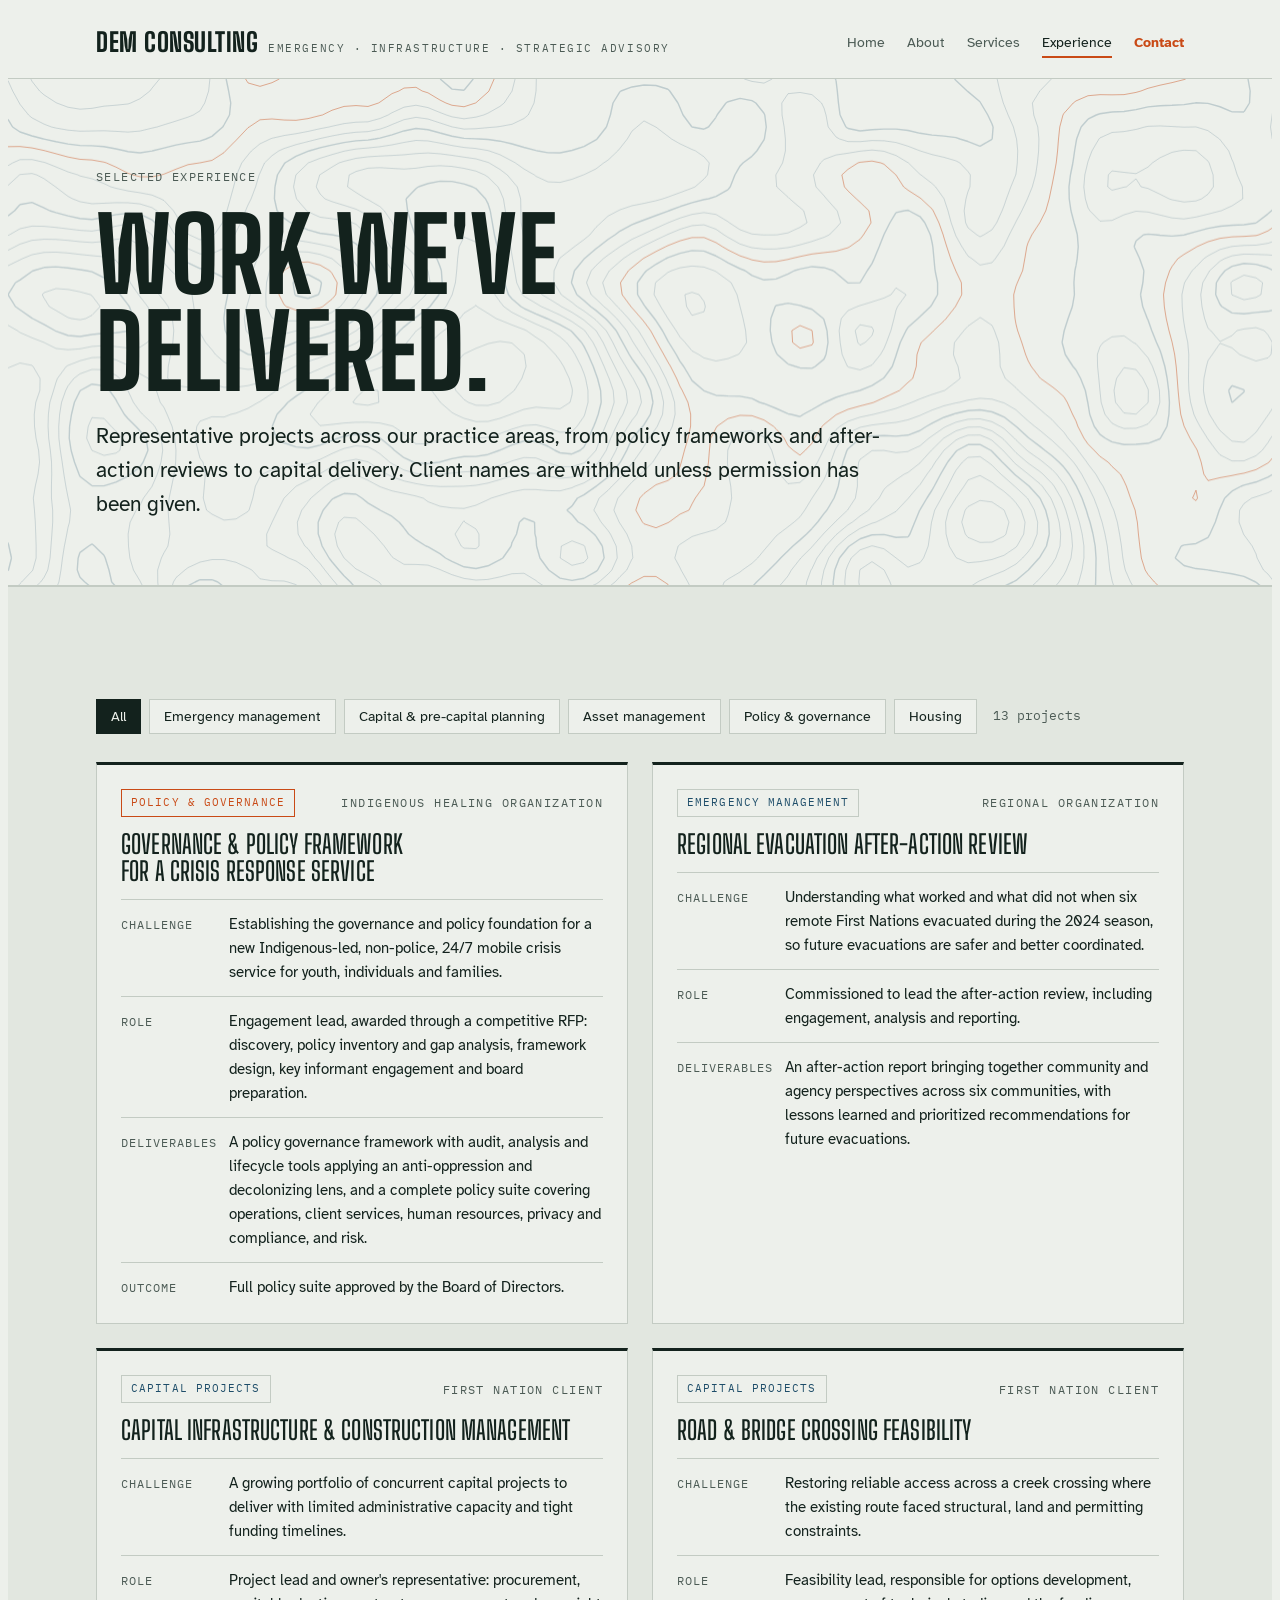
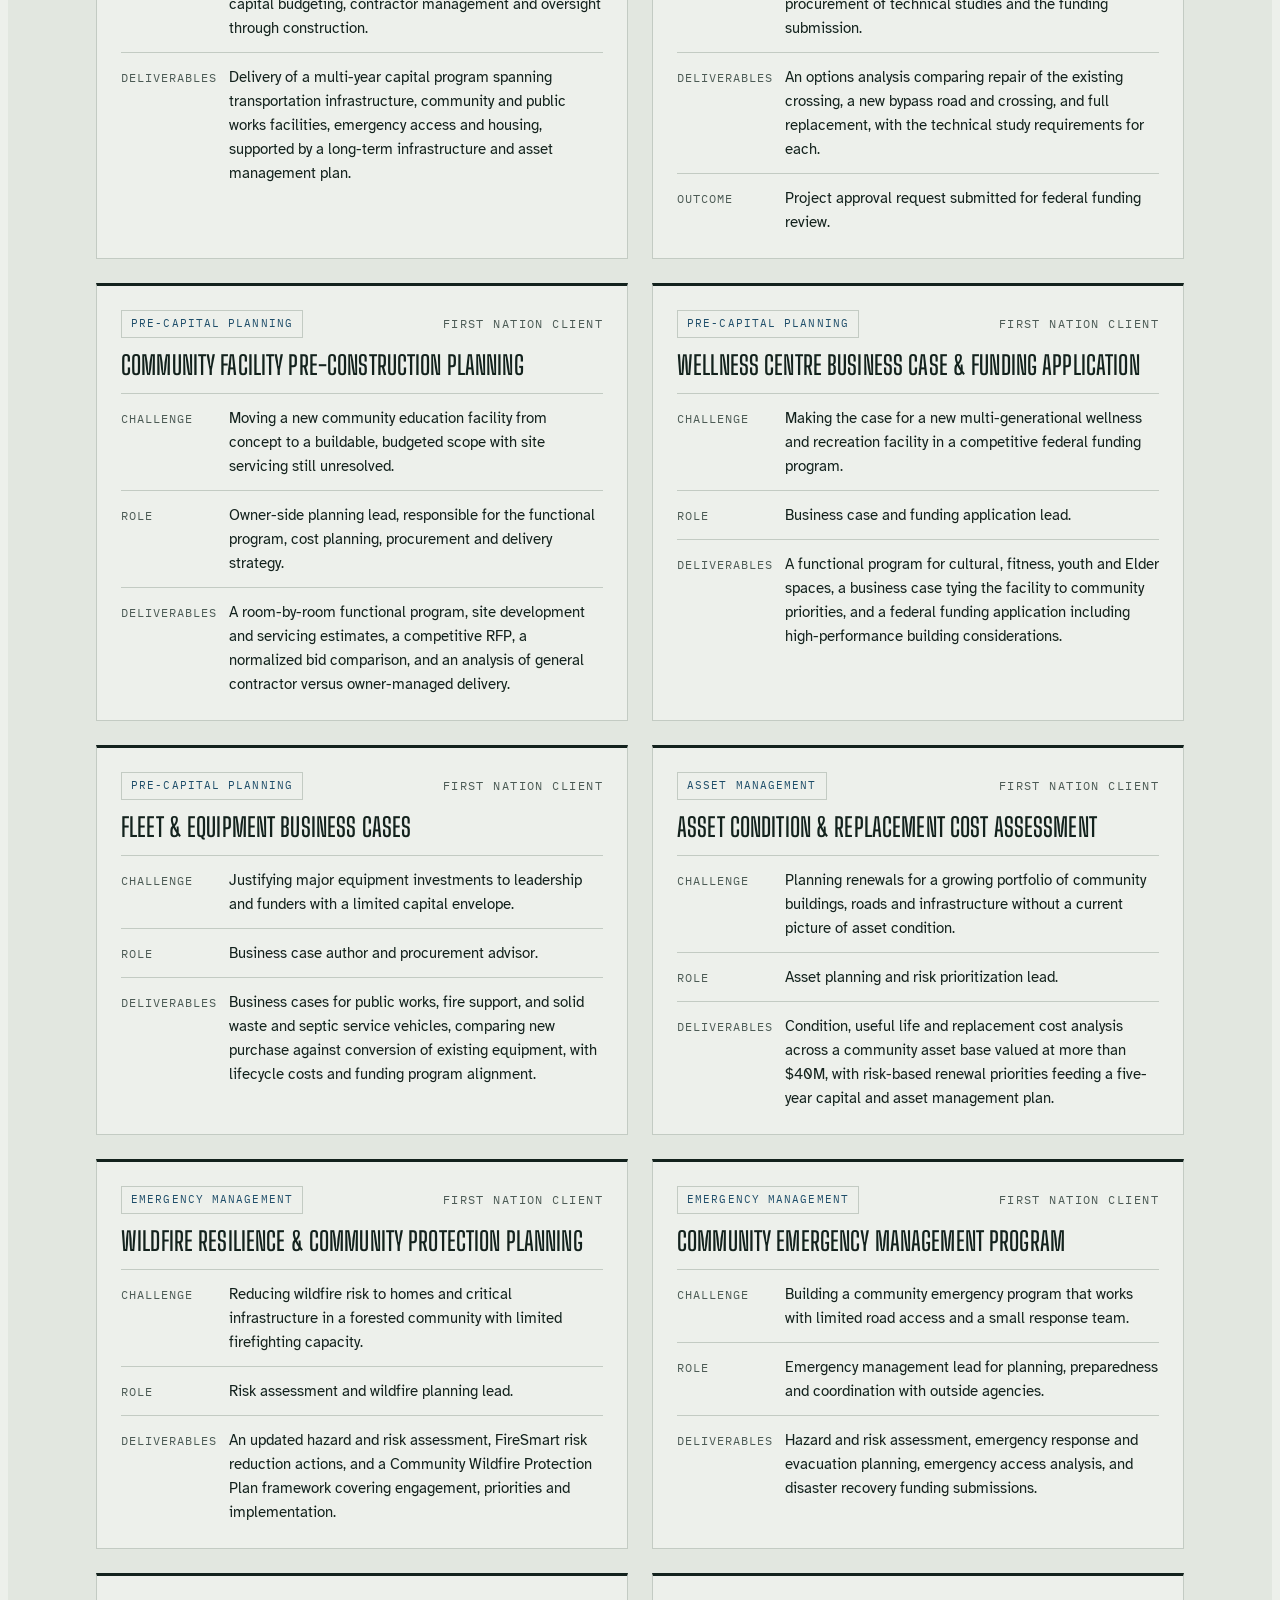
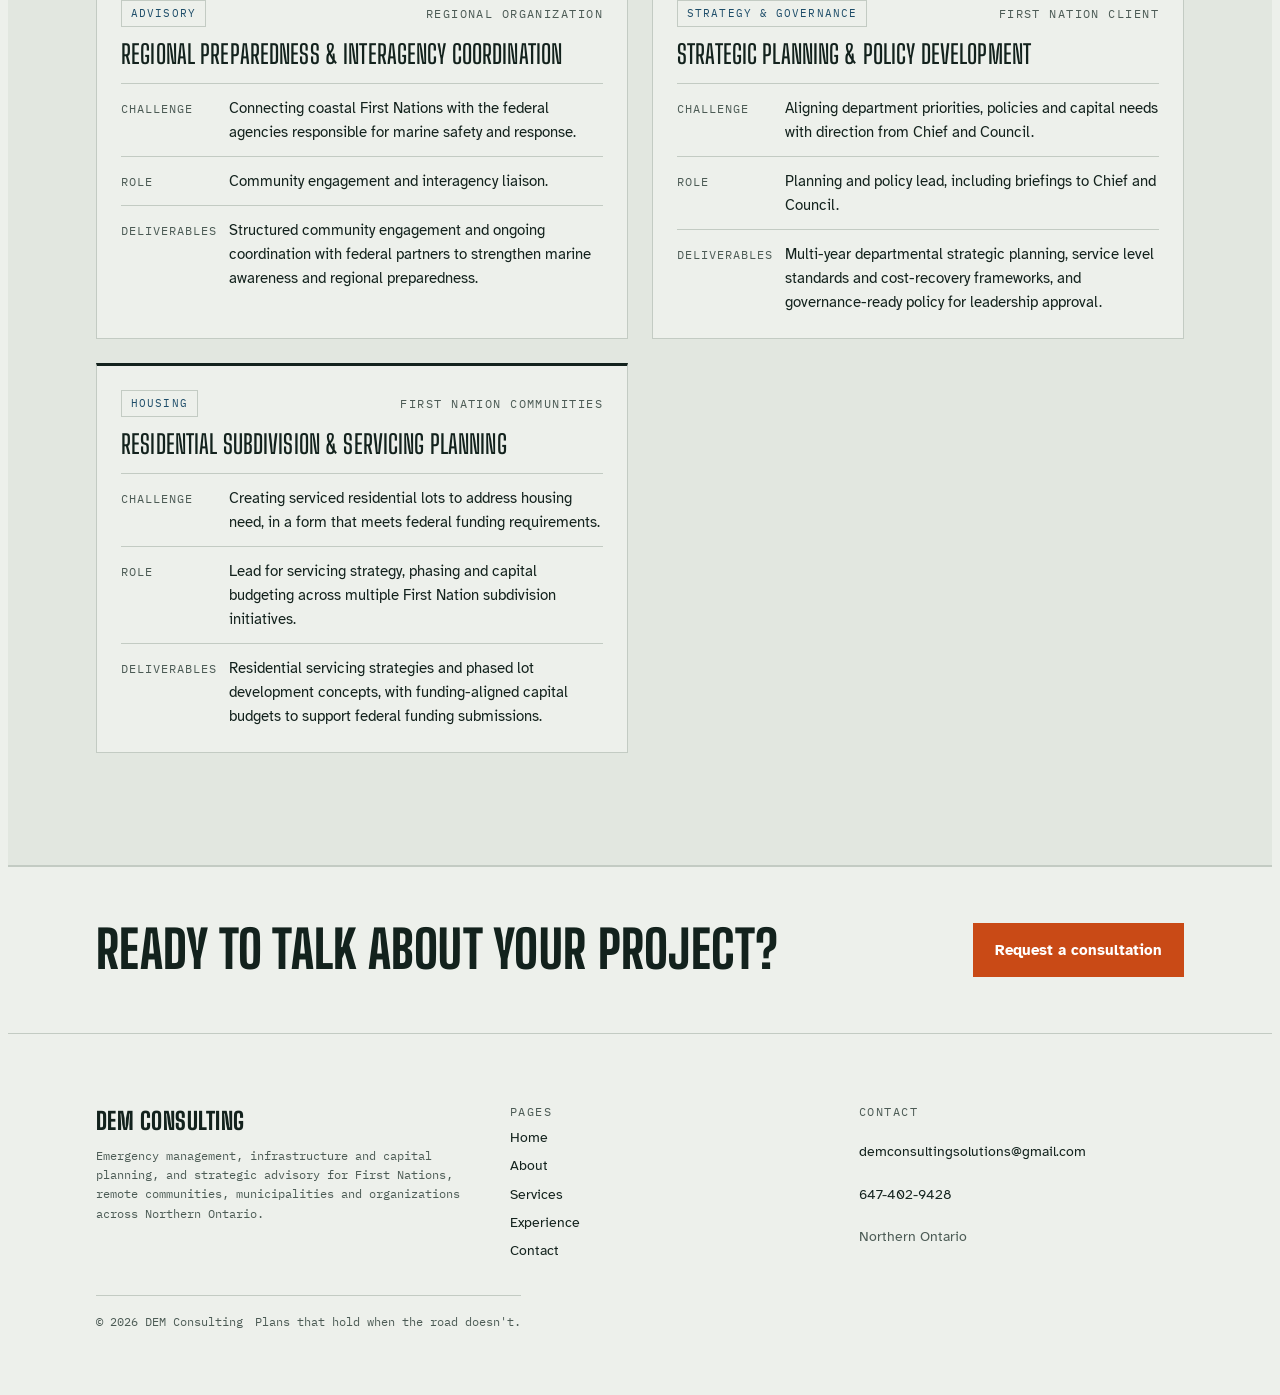
==== experience.html @ 7d5130e4 "Add files via upload" ====
<!doctype html>
<html lang="en">
<head>
<meta charset="utf-8">
<meta name="viewport" content="width=device-width, initial-scale=1, viewport-fit=cover">
<title>Experience · DEM Consulting</title>
<meta name="description" content="Selected DEM Consulting experience in emergency management, capital projects, asset management, policy and governance, and housing.">
<link rel="preconnect" href="https://fonts.googleapis.com">
<link rel="preconnect" href="https://fonts.gstatic.com" crossorigin>
<link rel="stylesheet" href="https://fonts.googleapis.com/css2?family=Big+Shoulders+Display:wght@600;800&family=Atkinson+Hyperlegible:ital,wght@0,400;0,700;1,400&family=IBM+Plex+Mono:wght@400;500&display=swap">
<link rel="stylesheet" href="styles.css">
</head>
<body>
<header class="top">
  <div class="wrap">
    <a class="brand" href="index.html"><b>DEM CONSULTING</b><span>Emergency · Infrastructure · Strategic Advisory</span></a>
    <button class="menu-btn" id="menu-btn" type="button" aria-expanded="false" aria-controls="site-nav">Menu</button>
    <nav class="nav" id="site-nav" aria-label="Main">
      <a href="index.html">Home</a>
      <a href="about.html">About</a>
      <a href="services.html">Services</a>
      <a href="experience.html" aria-current="page">Experience</a>
      <a href="contact.html" class="cta">Contact</a>
    </nav>
  </div>
</header>

<main>
  <section class="hero page-hero" style="padding:0">
    <canvas class="topo" aria-hidden="true"></canvas>
    <div class="wrap">
      <p class="eyebrow">Selected experience</p>
      <h1>Work we've delivered.</h1>
      <p class="lede">Representative projects across our practice areas, from policy frameworks and after-action reviews to capital delivery. Client names are withheld unless permission has been given.</p>
    </div>
  </section>

  <section class="cycle-band" aria-label="Case studies">
    <div class="wrap">
      <div class="filters" role="group" aria-label="Filter by practice area"><button class="filter" type="button" data-filter="all" aria-pressed="true">All</button><button class="filter" type="button" data-filter="emergency" aria-pressed="false">Emergency management</button><button class="filter" type="button" data-filter="capital" aria-pressed="false">Capital &amp; pre-capital planning</button><button class="filter" type="button" data-filter="asset" aria-pressed="false">Asset management</button><button class="filter" type="button" data-filter="policy" aria-pressed="false">Policy &amp; governance</button><button class="filter" type="button" data-filter="housing" aria-pressed="false">Housing</button><span class="filter-count" id="filter-count" aria-live="polite">13 projects</span></div>
      <div class="cases" id="case-list">
        <article class="case" data-area="policy">
          <div class="case-top"><span class="chip accent">Policy &amp; governance</span><span class="eyebrow">Indigenous healing organization</span></div>
          <h3>Governance &amp; policy framework for a crisis response service</h3>
          <dl>
            <div><dt>Challenge</dt><dd>Establishing the governance and policy foundation for a new Indigenous-led, non-police, 24/7 mobile crisis service for youth, individuals and families.</dd></div>
            <div><dt>Role</dt><dd>Engagement lead, awarded through a competitive RFP: discovery, policy inventory and gap analysis, framework design, key informant engagement and board preparation.</dd></div>
            <div><dt>Deliverables</dt><dd>A policy governance framework with audit, analysis and lifecycle tools applying an anti-oppression and decolonizing lens, and a complete policy suite covering operations, client services, human resources, privacy and compliance, and risk.</dd></div>
            <div><dt>Outcome</dt><dd>Full policy suite approved by the Board of Directors.</dd></div>
          </dl>
        </article>
        <article class="case" data-area="emergency">
          <div class="case-top"><span class="chip">Emergency management</span><span class="eyebrow">Regional organization</span></div>
          <h3>Regional evacuation after-action review</h3>
          <dl>
            <div><dt>Challenge</dt><dd>Understanding what worked and what did not when six remote First Nations evacuated during the 2024 season, so future evacuations are safer and better coordinated.</dd></div>
            <div><dt>Role</dt><dd>Commissioned to lead the after-action review, including engagement, analysis and reporting.</dd></div>
            <div><dt>Deliverables</dt><dd>An after-action report bringing together community and agency perspectives across six communities, with lessons learned and prioritized recommendations for future evacuations.</dd></div>
            </dl>
        </article>
        <article class="case" data-area="capital">
          <div class="case-top"><span class="chip">Capital projects</span><span class="eyebrow">First Nation client</span></div>
          <h3>Capital infrastructure &amp; construction management</h3>
          <dl>
            <div><dt>Challenge</dt><dd>A growing portfolio of concurrent capital projects to deliver with limited administrative capacity and tight funding timelines.</dd></div>
            <div><dt>Role</dt><dd>Project lead and owner's representative: procurement, capital budgeting, contractor management and oversight through construction.</dd></div>
            <div><dt>Deliverables</dt><dd>Delivery of a multi-year capital program spanning transportation infrastructure, community and public works facilities, emergency access and housing, supported by a long-term infrastructure and asset management plan.</dd></div>
          </dl>
        </article>
        <article class="case" data-area="capital">
          <div class="case-top"><span class="chip">Capital projects</span><span class="eyebrow">First Nation client</span></div>
          <h3>Road &amp; bridge crossing feasibility</h3>
          <dl>
            <div><dt>Challenge</dt><dd>Restoring reliable access across a creek crossing where the existing route faced structural, land and permitting constraints.</dd></div>
            <div><dt>Role</dt><dd>Feasibility lead, responsible for options development, procurement of technical studies and the funding submission.</dd></div>
            <div><dt>Deliverables</dt><dd>An options analysis comparing repair of the existing crossing, a new bypass road and crossing, and full replacement, with the technical study requirements for each.</dd></div>
            <div><dt>Outcome</dt><dd>Project approval request submitted for federal funding review.</dd></div>
            </dl>
        </article>
        <article class="case" data-area="capital">
          <div class="case-top"><span class="chip">Pre-capital planning</span><span class="eyebrow">First Nation client</span></div>
          <h3>Community facility pre-construction planning</h3>
          <dl>
            <div><dt>Challenge</dt><dd>Moving a new community education facility from concept to a buildable, budgeted scope with site servicing still unresolved.</dd></div>
            <div><dt>Role</dt><dd>Owner-side planning lead, responsible for the functional program, cost planning, procurement and delivery strategy.</dd></div>
            <div><dt>Deliverables</dt><dd>A room-by-room functional program, site development and servicing estimates, a competitive RFP, a normalized bid comparison, and an analysis of general contractor versus owner-managed delivery.</dd></div>
            </dl>
        </article>
        <article class="case" data-area="capital">
          <div class="case-top"><span class="chip">Pre-capital planning</span><span class="eyebrow">First Nation client</span></div>
          <h3>Wellness centre business case &amp; funding application</h3>
          <dl>
            <div><dt>Challenge</dt><dd>Making the case for a new multi-generational wellness and recreation facility in a competitive federal funding program.</dd></div>
            <div><dt>Role</dt><dd>Business case and funding application lead.</dd></div>
            <div><dt>Deliverables</dt><dd>A functional program for cultural, fitness, youth and Elder spaces, a business case tying the facility to community priorities, and a federal funding application including high-performance building considerations.</dd></div>
            </dl>
        </article>
        <article class="case" data-area="capital">
          <div class="case-top"><span class="chip">Pre-capital planning</span><span class="eyebrow">First Nation client</span></div>
          <h3>Fleet &amp; equipment business cases</h3>
          <dl>
            <div><dt>Challenge</dt><dd>Justifying major equipment investments to leadership and funders with a limited capital envelope.</dd></div>
            <div><dt>Role</dt><dd>Business case author and procurement advisor.</dd></div>
            <div><dt>Deliverables</dt><dd>Business cases for public works, fire support, and solid waste and septic service vehicles, comparing new purchase against conversion of existing equipment, with lifecycle costs and funding program alignment.</dd></div>
            </dl>
        </article>
        <article class="case" data-area="asset">
          <div class="case-top"><span class="chip">Asset management</span><span class="eyebrow">First Nation client</span></div>
          <h3>Asset condition &amp; replacement cost assessment</h3>
          <dl>
            <div><dt>Challenge</dt><dd>Planning renewals for a growing portfolio of community buildings, roads and infrastructure without a current picture of asset condition.</dd></div>
            <div><dt>Role</dt><dd>Asset planning and risk prioritization lead.</dd></div>
            <div><dt>Deliverables</dt><dd>Condition, useful life and replacement cost analysis across a community asset base valued at more than $40M, with risk-based renewal priorities feeding a five-year capital and asset management plan.</dd></div>
            </dl>
        </article>
        <article class="case" data-area="emergency">
          <div class="case-top"><span class="chip">Emergency management</span><span class="eyebrow">First Nation client</span></div>
          <h3>Wildfire resilience &amp; community protection planning</h3>
          <dl>
            <div><dt>Challenge</dt><dd>Reducing wildfire risk to homes and critical infrastructure in a forested community with limited firefighting capacity.</dd></div>
            <div><dt>Role</dt><dd>Risk assessment and wildfire planning lead.</dd></div>
            <div><dt>Deliverables</dt><dd>An updated hazard and risk assessment, FireSmart risk reduction actions, and a Community Wildfire Protection Plan framework covering engagement, priorities and implementation.</dd></div>
            </dl>
        </article>
        <article class="case" data-area="emergency">
          <div class="case-top"><span class="chip">Emergency management</span><span class="eyebrow">First Nation client</span></div>
          <h3>Community emergency management program</h3>
          <dl>
            <div><dt>Challenge</dt><dd>Building a community emergency program that works with limited road access and a small response team.</dd></div>
            <div><dt>Role</dt><dd>Emergency management lead for planning, preparedness and coordination with outside agencies.</dd></div>
            <div><dt>Deliverables</dt><dd>Hazard and risk assessment, emergency response and evacuation planning, emergency access analysis, and disaster recovery funding submissions.</dd></div>
          </dl>
        </article>
        <article class="case" data-area="emergency">
          <div class="case-top"><span class="chip">Advisory</span><span class="eyebrow">Regional organization</span></div>
          <h3>Regional preparedness &amp; interagency coordination</h3>
          <dl>
            <div><dt>Challenge</dt><dd>Connecting coastal First Nations with the federal agencies responsible for marine safety and response.</dd></div>
            <div><dt>Role</dt><dd>Community engagement and interagency liaison.</dd></div>
            <div><dt>Deliverables</dt><dd>Structured community engagement and ongoing coordination with federal partners to strengthen marine awareness and regional preparedness.</dd></div>
          </dl>
        </article>
        <article class="case" data-area="policy">
          <div class="case-top"><span class="chip">Strategy &amp; governance</span><span class="eyebrow">First Nation client</span></div>
          <h3>Strategic planning &amp; policy development</h3>
          <dl>
            <div><dt>Challenge</dt><dd>Aligning department priorities, policies and capital needs with direction from Chief and Council.</dd></div>
            <div><dt>Role</dt><dd>Planning and policy lead, including briefings to Chief and Council.</dd></div>
            <div><dt>Deliverables</dt><dd>Multi-year departmental strategic planning, service level standards and cost-recovery frameworks, and governance-ready policy for leadership approval.</dd></div>
          </dl>
        </article>
        <article class="case" data-area="housing">
          <div class="case-top"><span class="chip">Housing</span><span class="eyebrow">First Nation communities</span></div>
          <h3>Residential subdivision &amp; servicing planning</h3>
          <dl>
            <div><dt>Challenge</dt><dd>Creating serviced residential lots to address housing need, in a form that meets federal funding requirements.</dd></div>
            <div><dt>Role</dt><dd>Lead for servicing strategy, phasing and capital budgeting across multiple First Nation subdivision initiatives.</dd></div>
            <div><dt>Deliverables</dt><dd>Residential servicing strategies and phased lot development concepts, with funding-aligned capital budgets to support federal funding submissions.</dd></div>
          </dl>
        </article>
      </div>
    </div>
  </section>

  <section class="cta-band" aria-label="Request a consultation">
    <div class="wrap">
      <h2>Ready to talk about your project?</h2>
      <a class="btn primary" href="contact.html">Request a consultation</a>
    </div>
  </section>
</main>

<footer>
  <div class="wrap">
    <div class="foot-grid">
      <div><b>DEM CONSULTING</b><p>Emergency management, infrastructure and capital planning, and strategic advisory for First Nations, remote communities, municipalities and organizations across Northern Ontario.</p></div>
      <nav class="foot-nav" aria-label="Footer"><span class="eyebrow">Pages</span><a href="index.html">Home</a><a href="about.html">About</a><a href="services.html">Services</a><a href="experience.html">Experience</a><a href="contact.html">Contact</a></nav>
      <div class="foot-contact"><span class="eyebrow">Contact</span><a href="mailto:demconsultingsolutions@gmail.com">demconsultingsolutions@gmail.com</a><a href="tel:+16474029428">647-402-9428</a><span>Northern Ontario</span></div>
    </div>
    <div class="foot-base"><span>© 2026 DEM Consulting</span><span>Plans that hold when the road doesn't.</span></div>
  </div>
</footer>
<script src="site.js"></script>
</body>
</html>
---- styles.css ----
/* Layout: boreal field guide. Topographic contour hero, ledger-style practice index, phase strip for the EM cycle, plain contact block. */
:root{
  --bg:#EDF0EB;
  --surface:#E2E7E0;
  --ink:#13221D;
  --muted:#4C5B55;
  --line:#C3CBC3;
  --accent:#C94A16;
  --lake:#1E4D69;
  --contour:rgba(30,77,105,.22);
  --display:"Big Shoulders Display","Arial Narrow",Impact,sans-serif;
  --body:"Atkinson Hyperlegible",system-ui,-apple-system,"Segoe UI",sans-serif;
  --mono:"IBM Plex Mono",ui-monospace,Menlo,Consolas,monospace;
  --wrap:1120px;
}
@media (prefers-color-scheme: dark){
  :root:not([data-theme="light"]){
    --bg:#0E1713;--surface:#15201B;--ink:#E5ECE6;--muted:#9AA9A2;--line:#27352F;
    --accent:#F07A40;--lake:#86B7D4;--contour:rgba(134,183,212,.16);color-scheme:dark;
  }
}
:root[data-theme="dark"]{
  --bg:#0E1713;--surface:#15201B;--ink:#E5ECE6;--muted:#9AA9A2;--line:#27352F;
  --accent:#F07A40;--lake:#86B7D4;--contour:rgba(134,183,212,.16);color-scheme:dark;
}
*{box-sizing:border-box}
html{scroll-behavior:smooth}
@media (prefers-reduced-motion: reduce){html{scroll-behavior:auto}}
body{background:var(--bg);color:var(--ink);font-family:var(--body);font-size:17px;line-height:1.6}
body::before{content:"";position:fixed;inset:0 0 auto;height:env(safe-area-inset-top,0px);z-index:10;background:var(--bg)}
a{color:inherit}
:focus-visible{outline:2px solid var(--accent);outline-offset:3px;border-radius:2px}
.wrap{max-width:var(--wrap);margin:0 auto;padding-left:max(16px,env(safe-area-inset-left,0px));padding-right:max(16px,env(safe-area-inset-right,0px))}
.eyebrow{font-family:var(--mono);font-size:12px;letter-spacing:.12em;text-transform:uppercase;color:var(--muted)}
h1,h2,h3{font-family:var(--display);font-weight:800;line-height:.95;text-wrap:balance;margin:0;letter-spacing:.005em}
h2{font-size:clamp(40px,6vw,64px);text-transform:uppercase}
h3{font-size:26px;font-weight:600;line-height:1.05}
p{margin:0}

/* header */
.top{position:sticky;top:env(safe-area-inset-top,0px);z-index:9;background:var(--bg);border-bottom:1px solid var(--line)}
.top .wrap{display:flex;align-items:center;justify-content:space-between;gap:16px;padding-block:14px}
.brand{display:flex;align-items:baseline;gap:10px;text-decoration:none}
.brand b{font-family:var(--display);font-weight:800;font-size:26px;letter-spacing:.02em}
.brand span{font-family:var(--mono);font-size:11px;letter-spacing:.14em;text-transform:uppercase;color:var(--muted)}
.nav{display:flex;gap:22px;flex-wrap:wrap}
.nav a{font-size:14px;text-decoration:none;color:var(--muted)}
.nav a:hover{color:var(--ink)}
.nav a.cta{color:var(--accent);font-weight:700}


/* hero */
.hero{position:relative;overflow:hidden;border-bottom:1px solid var(--line)}
.topo{position:absolute;inset:0;width:100%;height:100%;display:block}
.hero .wrap{position:relative;padding-block:clamp(56px,10vw,120px) clamp(48px,7vw,88px);display:grid;gap:28px}
.hero h1{font-size:clamp(56px,11vw,144px);text-transform:uppercase;max-width:11ch}
.hero h1 em{font-style:normal;color:var(--accent)}
.lede{font-size:clamp(18px,2.1vw,21px);max-width:58ch;color:var(--ink)}
.hero-meta{display:flex;flex-wrap:wrap;gap:10px 28px;font-family:var(--mono);font-size:13px;color:var(--muted)}
.hero-meta span::before{content:"";display:inline-block;width:7px;height:7px;background:var(--accent);margin-right:8px;transform:translateY(-1px)}
.actions{display:flex;flex-wrap:wrap;gap:12px}
.btn{display:inline-flex;align-items:center;gap:8px;padding:13px 20px;font-weight:700;font-size:15px;text-decoration:none;border:2px solid var(--ink);background:transparent;color:var(--ink);cursor:pointer;font-family:var(--body)}
.btn.primary{background:var(--accent);border-color:var(--accent);color:#fff}
.btn:hover{transform:translateY(-1px)}

/* sections */
section{padding-block:clamp(64px,9vw,112px)}
.sec-head{display:grid;grid-template-columns:minmax(0,1fr) minmax(0,1.3fr);gap:24px 56px;align-items:end;margin-bottom:48px}
.sec-head p{color:var(--muted);max-width:56ch}
@media (max-width:820px){.sec-head{grid-template-columns:1fr}}

/* about */
.about{display:grid;grid-template-columns:minmax(0,1.3fr) minmax(0,1fr);gap:56px;align-items:start}
.about .prose{display:grid;gap:18px;max-width:62ch}
.about .prose p:first-child{font-size:21px;line-height:1.5}
.facts{display:grid;gap:0;border-top:2px solid var(--ink)}
.fact{display:grid;grid-template-columns:auto minmax(0,1fr);gap:18px;align-items:baseline;padding-block:18px;border-bottom:1px solid var(--line)}
.fact b{font-family:var(--display);font-weight:800;font-size:44px;line-height:1;font-variant-numeric:tabular-nums;min-width:3.2ch}
.fact span{color:var(--muted);font-size:15px}
@media (max-width:820px){.about{grid-template-columns:1fr}}

/* EM cycle */
.cycle-band{background:var(--surface);border-block:1px solid var(--line)}
.cycle{display:grid;grid-template-columns:repeat(4,minmax(0,1fr));border-top:2px solid var(--ink)}
.phase{padding:24px 22px 28px 0;display:grid;gap:12px;align-content:start;position:relative}
.phase+.phase{padding-left:22px;border-left:1px solid var(--line)}
.phase .eyebrow{color:var(--lake)}
.phase ul{margin:0;padding:0;list-style:none;display:grid;gap:6px;font-size:15px;color:var(--muted)}
.phase li::before{content:"/ ";color:var(--accent);font-family:var(--mono)}
.cycle-note{margin-top:28px;font-family:var(--mono);font-size:13px;color:var(--muted)}
@media (max-width:900px){.cycle{grid-template-columns:repeat(2,minmax(0,1fr))}.phase:nth-child(3){padding-left:0;border-left:0}.phase:nth-child(n+3){border-top:1px solid var(--line)}}
@media (max-width:520px){.cycle{grid-template-columns:1fr}.phase,.phase+.phase{padding-left:0;border-left:0}.phase+.phase{border-top:1px solid var(--line)}}

/* practice index */
.index{border-top:2px solid var(--ink)}
.row{display:grid;grid-template-columns:72px minmax(0,1fr) minmax(0,1.5fr);gap:20px 32px;padding-block:28px;border-bottom:1px solid var(--line)}
.row .code{font-family:var(--mono);font-size:13px;color:var(--accent);padding-top:6px}
.row h3{text-transform:uppercase}
.row .blurb{color:var(--muted);font-size:15px;margin-top:8px;max-width:40ch}
.tags{display:flex;flex-wrap:wrap;gap:8px;align-content:start;margin:0;padding:0;list-style:none}
.tags li{font-size:14px;padding:5px 11px;border:1px solid var(--line);background:var(--bg);line-height:1.35}
@media (max-width:820px){.row{grid-template-columns:48px minmax(0,1fr)}.row .tags{grid-column:2}}

/* agencies */
.agencies{display:flex;flex-wrap:wrap;gap:10px 0;border-block:1px solid var(--line);padding-block:20px;margin-top:56px;font-family:var(--mono);font-size:14px}
.agencies .label{width:100%;margin-bottom:6px}
.agencies span.a{padding-right:18px;margin-right:18px;border-right:1px solid var(--line)}
.agencies span.a:last-child{border-right:0}

/* contact */
.contact{background:var(--ink);color:var(--bg)}
.contact .eyebrow{color:color-mix(in srgb,var(--bg) 65%,transparent)}
.contact-grid{display:grid;grid-template-columns:minmax(0,1.2fr) minmax(0,1fr);gap:48px;align-items:end}
.contact h2{font-size:clamp(48px,8vw,96px)}
.contact h2 em{font-style:normal;color:var(--accent)}
.contact p.sub{margin-top:20px;max-width:48ch;opacity:.85}
.lines{display:grid;gap:0;border-top:2px solid var(--bg)}
.line{display:flex;flex-wrap:wrap;align-items:center;justify-content:space-between;gap:10px 16px;padding-block:18px;border-bottom:1px solid color-mix(in srgb,var(--bg) 25%,transparent)}
.line .val{font-family:var(--mono);font-size:clamp(15px,2vw,18px);user-select:all;word-break:break-all}
.line .who{display:grid;gap:2px}
.copy{font-family:var(--mono);font-size:12px;letter-spacing:.08em;text-transform:uppercase;padding:8px 12px;background:transparent;color:var(--bg);border:1px solid color-mix(in srgb,var(--bg) 40%,transparent);cursor:pointer}
.copy:hover{border-color:var(--accent);color:var(--accent)}
@media (max-width:820px){.contact-grid{grid-template-columns:1fr}}

footer{padding-block:28px;font-family:var(--mono);font-size:12px;color:var(--muted)}
footer .wrap{display:flex;flex-wrap:wrap;justify-content:space-between;gap:12px}

/* v2 additions */
.sub-lede{font-size:clamp(16px,1.7vw,18px);color:var(--muted)}
.cases{display:grid;grid-template-columns:repeat(2,minmax(0,1fr));gap:24px}
.case{background:var(--bg);border:1px solid var(--line);border-top:3px solid var(--ink);padding:24px;display:grid;gap:14px;align-content:start;min-width:0}
.case-top{display:flex;flex-wrap:wrap;align-items:center;justify-content:space-between;gap:8px}
.chip{font-family:var(--mono);font-size:11px;letter-spacing:.1em;text-transform:uppercase;padding:4px 9px;border:1px solid var(--line);color:var(--lake)}
.chip.accent{border-color:var(--accent);color:var(--accent)}
.case h3{text-transform:uppercase}
.case dl{margin:0;display:grid;gap:12px}
.case dl div{display:grid;grid-template-columns:96px minmax(0,1fr);gap:12px;border-top:1px solid var(--line);padding-top:12px}
.case dt{font-family:var(--mono);font-size:12px;letter-spacing:.08em;text-transform:uppercase;color:var(--muted);padding-top:3px}
.case dd{margin:0;font-size:15px}
@media (max-width:820px){.cases{grid-template-columns:1fr}}
@media (max-width:460px){.case dl div{grid-template-columns:1fr;gap:4px}}

.agencies{display:grid;gap:14px}
.agency-group{display:grid;grid-template-columns:180px minmax(0,1fr);gap:8px 24px;align-items:baseline}
.agency-group p{display:flex;flex-wrap:wrap;gap:6px 0}
@media (max-width:640px){.agency-group{grid-template-columns:1fr}}

.models{display:grid;grid-template-columns:repeat(3,minmax(0,1fr));border-top:2px solid var(--ink)}
.model{padding:24px 24px 8px 0;display:grid;gap:12px;align-content:start}
.model+.model{padding-left:24px;border-left:1px solid var(--line)}
.model .eyebrow{color:var(--accent)}
.model p:last-child{color:var(--muted);font-size:15px}
@media (max-width:820px){.models{grid-template-columns:1fr}.model,.model+.model{padding-left:0;border-left:0}.model+.model{border-top:1px solid var(--line)}}

.contact-grid{align-items:start}
.contact .lines{margin-top:32px}
.line a.val{color:inherit;text-decoration:none;border-bottom:1px solid color-mix(in srgb,var(--bg) 40%,transparent)}
.line a.val:hover{border-color:var(--accent)}
.val.plain{user-select:text;word-break:normal}
.consult{display:grid;gap:16px;padding:24px;border:1px solid color-mix(in srgb,var(--bg) 25%,transparent);min-width:0}
.field-row{display:grid;grid-template-columns:repeat(2,minmax(0,1fr));gap:16px}
@media (max-width:520px){.field-row{grid-template-columns:1fr}}
.consult label{display:grid;gap:6px;font-size:14px;color:color-mix(in srgb,var(--bg) 80%,transparent)}
.consult input,.consult select,.consult textarea{font:inherit;font-size:16px;color:var(--bg);background:transparent;border:1px solid color-mix(in srgb,var(--bg) 35%,transparent);padding:10px 12px;border-radius:0;width:100%;min-width:0}
.consult select option{color:var(--ink);background:var(--bg)}
.consult input:focus,.consult select:focus,.consult textarea:focus{outline:2px solid var(--accent);outline-offset:0;border-color:var(--accent)}
.consult [aria-invalid="true"]{border-color:var(--accent)}
.consult .btn{justify-self:start}
.form-note{font-size:13px;color:color-mix(in srgb,var(--bg) 70%,transparent)}

.hp{position:absolute;left:-9999px;width:1px;height:1px;overflow:hidden}
.consult{position:relative}
.sent-title{text-transform:uppercase;font-size:clamp(32px,4vw,44px)}
.btn:disabled{opacity:.6;cursor:wait}
.more-cases{margin-top:24px}
.more-wrap{margin-top:28px}

/* multi-page additions */
[hidden]{display:none!important}
.nav{align-items:center}
.nav a{padding-block:4px}
.nav a[aria-current="page"]{color:var(--ink);box-shadow:inset 0 -2px 0 var(--accent)}
.nav a.cta[aria-current="page"]{color:var(--accent)}
.menu-btn{display:none;font-family:var(--mono);font-size:12px;letter-spacing:.1em;text-transform:uppercase;padding:9px 12px;border:1px solid var(--line);background:transparent;color:var(--ink);cursor:pointer}
@media (max-width:760px){
  .menu-btn{display:inline-block}
  .brand span{display:none}
  .top .wrap{flex-wrap:wrap}
  .nav{display:none;width:100%;flex-direction:column;align-items:stretch;gap:0;padding-top:6px}
  .nav.open{display:flex}
  .nav a{padding-block:13px;border-top:1px solid var(--line);font-size:16px}
  .nav a[aria-current="page"]{box-shadow:none;color:var(--accent)}
}
.page-hero .wrap{padding-block:clamp(48px,7vw,88px) clamp(40px,5vw,64px);gap:20px}
.page-hero h1{font-size:clamp(48px,8vw,104px);max-width:14ch}
.areas{display:grid;grid-template-columns:repeat(4,minmax(0,1fr));column-gap:24px;border-top:2px solid var(--ink)}
.area{display:grid;gap:8px;align-content:start;padding-block:20px 22px;border-bottom:1px solid var(--line);text-decoration:none;min-width:0}
.area .code{font-family:var(--mono);font-size:13px;color:var(--accent)}
.area b{font-family:var(--display);font-size:24px;font-weight:600;text-transform:uppercase;line-height:1.05}
.area span:last-child{font-size:14px;color:var(--muted)}
.area:hover b{color:var(--accent)}
@media (max-width:900px){.areas{grid-template-columns:repeat(2,minmax(0,1fr))}}
@media (max-width:480px){.areas{grid-template-columns:1fr}}
.cases.three{grid-template-columns:repeat(3,minmax(0,1fr))}
@media (max-width:1000px){.cases.three{grid-template-columns:1fr}}
.see-all{margin-top:28px}
.row{scroll-margin-top:96px}
.filters{display:flex;flex-wrap:wrap;align-items:center;gap:8px;margin-bottom:28px}
.filter{font-family:var(--body);font-size:14px;padding:8px 14px;border:1px solid var(--line);background:var(--bg);color:var(--ink);cursor:pointer}
.filter:hover{border-color:var(--ink)}
.filter[aria-pressed="true"]{background:var(--ink);color:var(--bg);border-color:var(--ink)}
.filter-count{font-family:var(--mono);font-size:13px;color:var(--muted);margin-left:8px}
.cta-band{border-top:1px solid var(--line);padding-block:0}
.cta-band .wrap{display:flex;flex-wrap:wrap;align-items:center;justify-content:space-between;gap:20px;padding-block:56px}
.cta-band h2{font-size:clamp(32px,5vw,52px)}
.agencies{margin-top:0}
footer{border-top:1px solid var(--line)}
.foot-grid{display:grid;grid-template-columns:minmax(0,1.2fr) minmax(0,1fr) minmax(0,1fr);gap:24px;padding-block:40px 20px}
.foot-grid b{font-family:var(--display);font-weight:800;font-size:24px;letter-spacing:.02em;color:var(--ink)}
.foot-grid p{margin-top:6px}
.foot-nav{display:grid;gap:6px}
.foot-nav a,.foot-contact a{text-decoration:none;color:var(--ink);font-family:var(--body);font-size:14px}
.foot-nav a:hover,.foot-contact a:hover{color:var(--accent)}
.foot-contact{display:grid;gap:6px;font-family:var(--body);font-size:14px}
.foot-base{display:flex;flex-wrap:wrap;justify-content:space-between;gap:12px;padding-block:16px 28px;border-top:1px solid var(--line)}
@media (max-width:720px){.foot-grid{grid-template-columns:1fr}}
.cycle.readiness{grid-template-columns:repeat(5,minmax(0,1fr))}
.stage-text{font-size:15px;color:var(--muted)}
@media (max-width:1000px){.cycle.readiness{grid-template-columns:1fr}.cycle.readiness .phase,.cycle.readiness .phase+.phase{padding-left:0;border-left:0}.cycle.readiness .phase+.phase{border-top:1px solid var(--line)}}
#project-readiness{scroll-margin-top:72px}
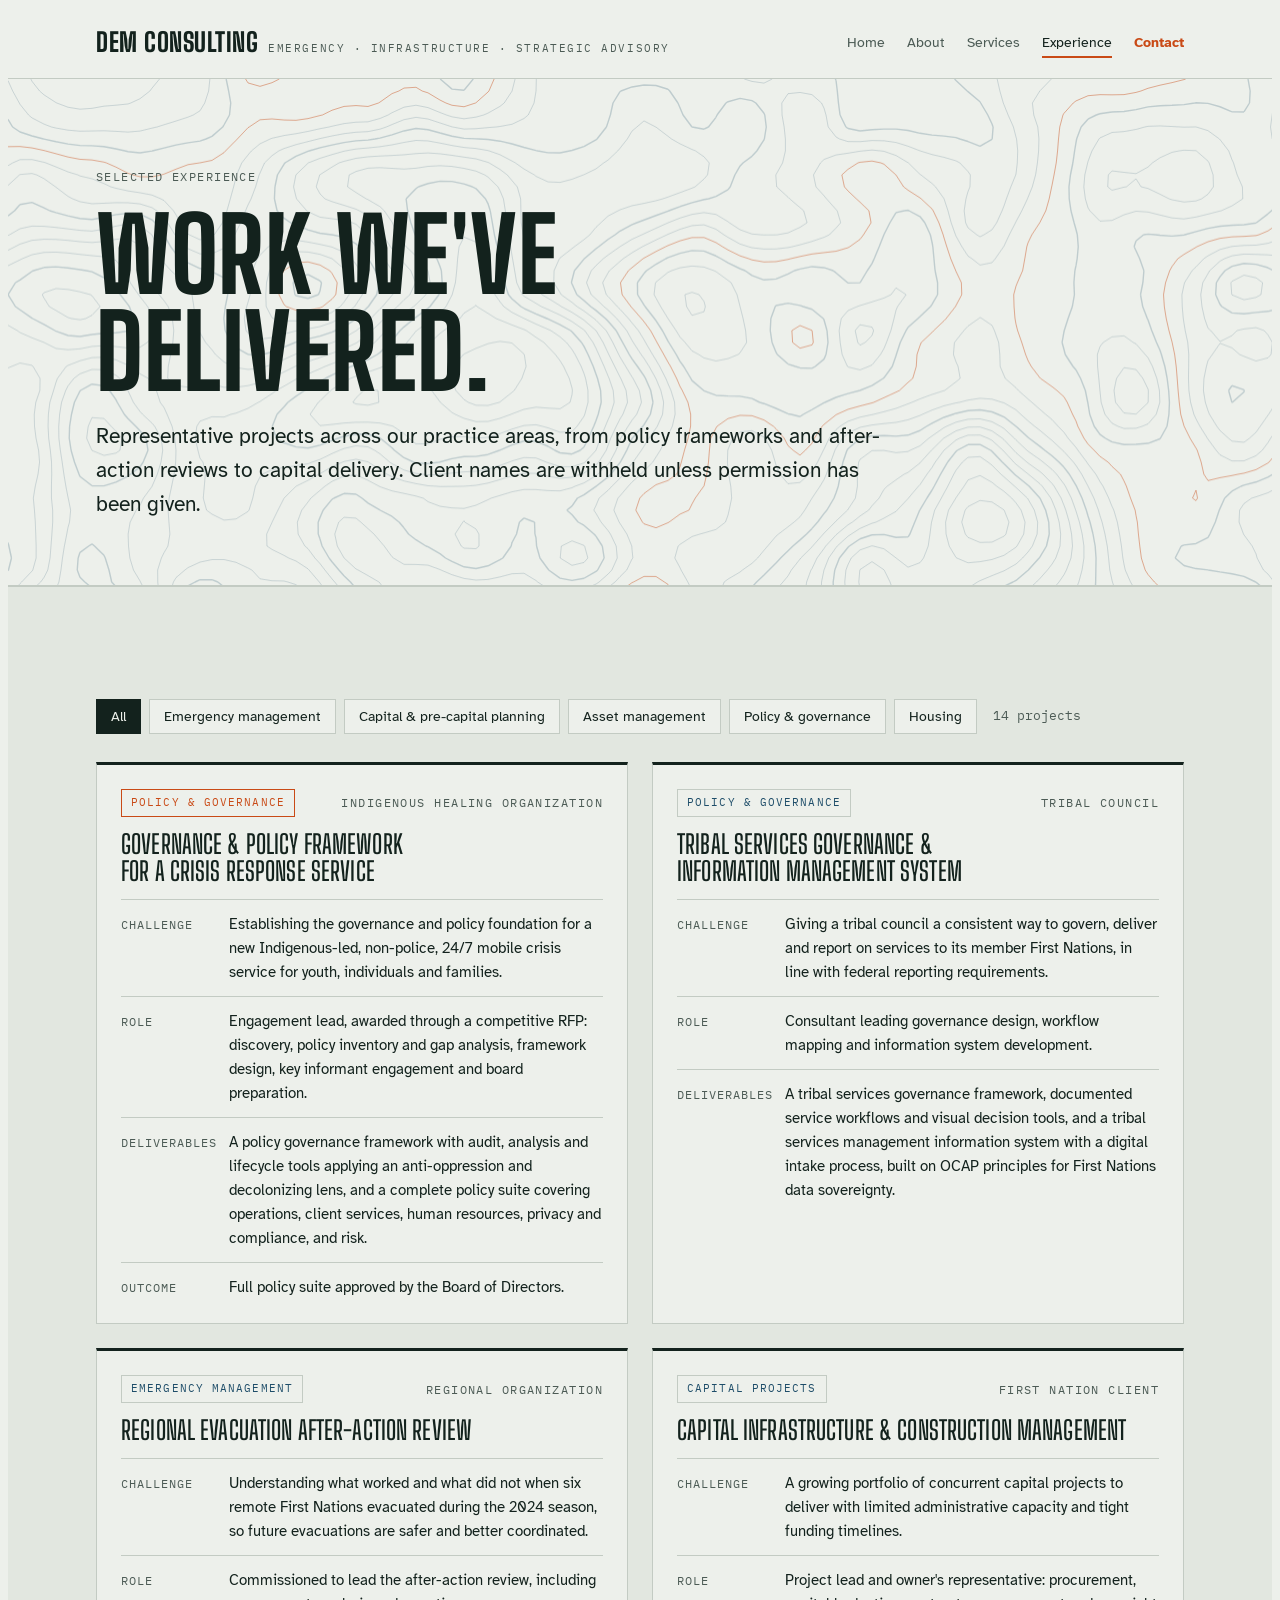
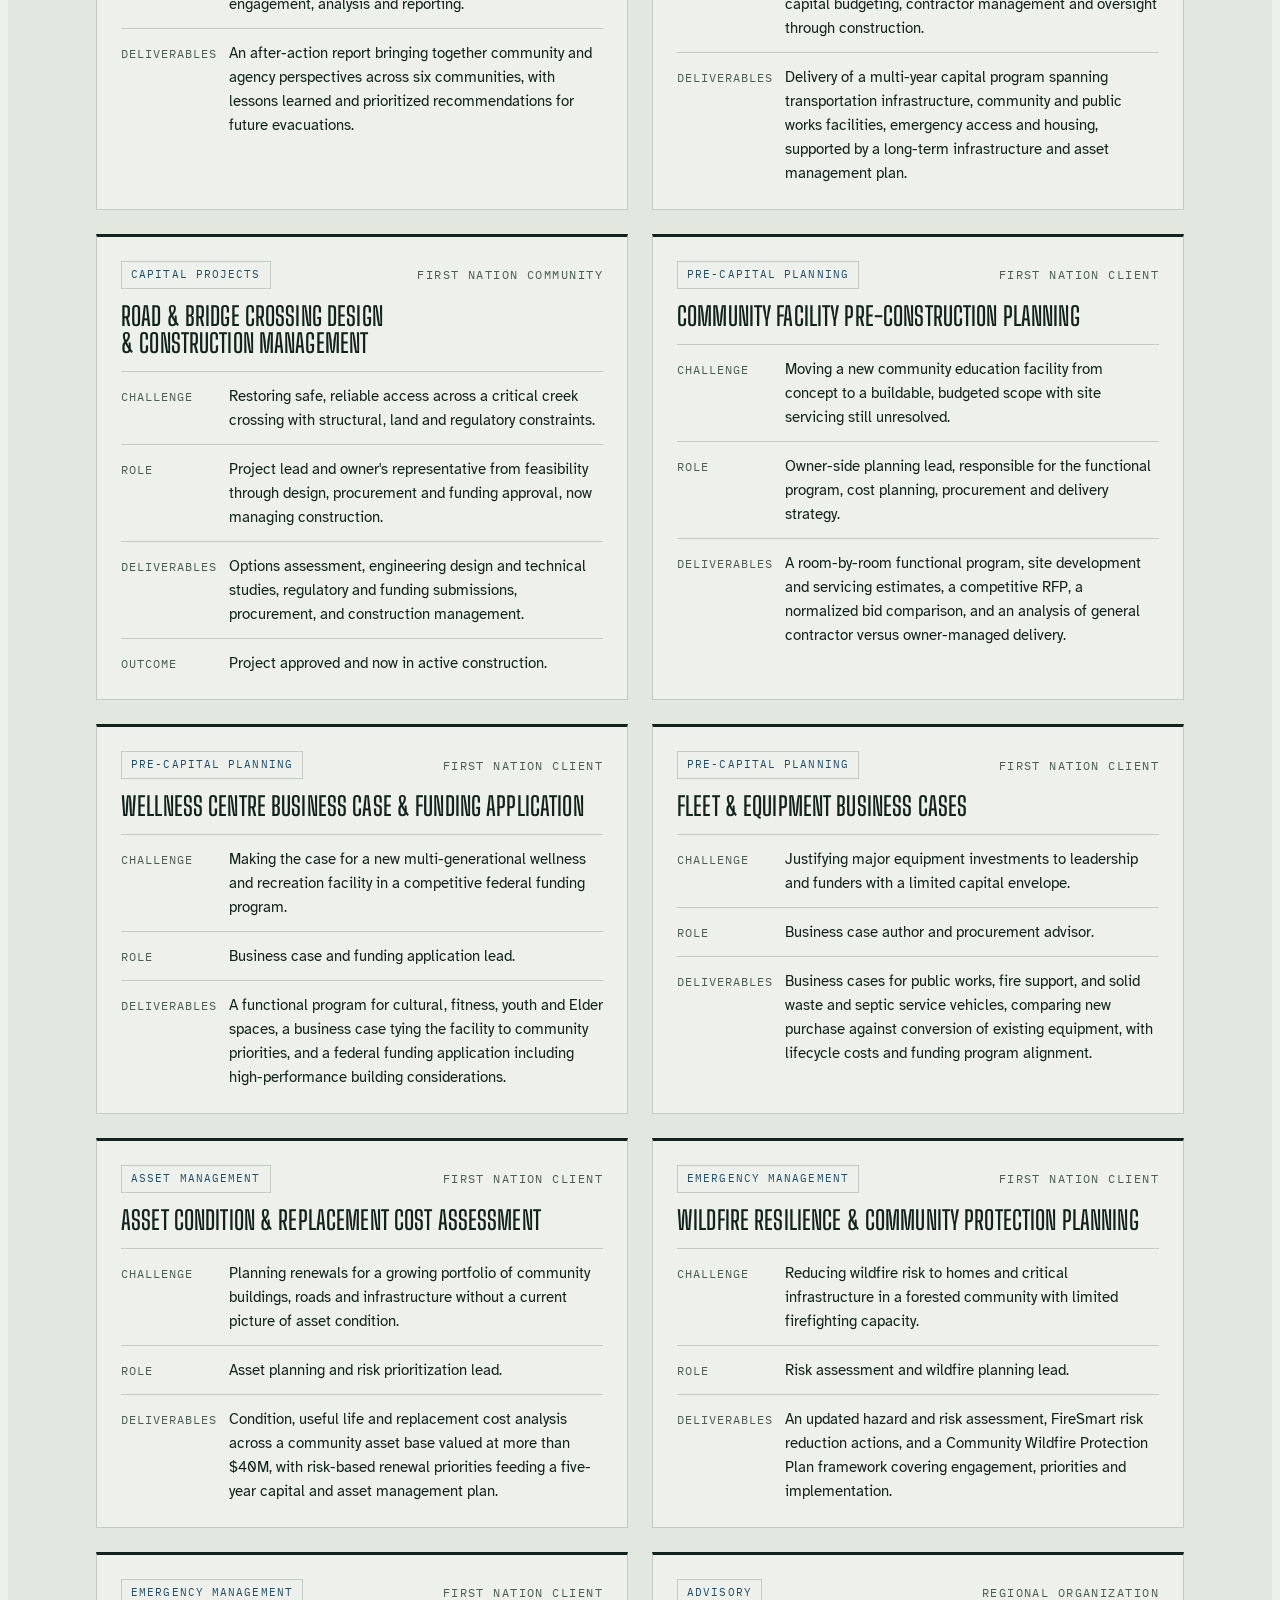
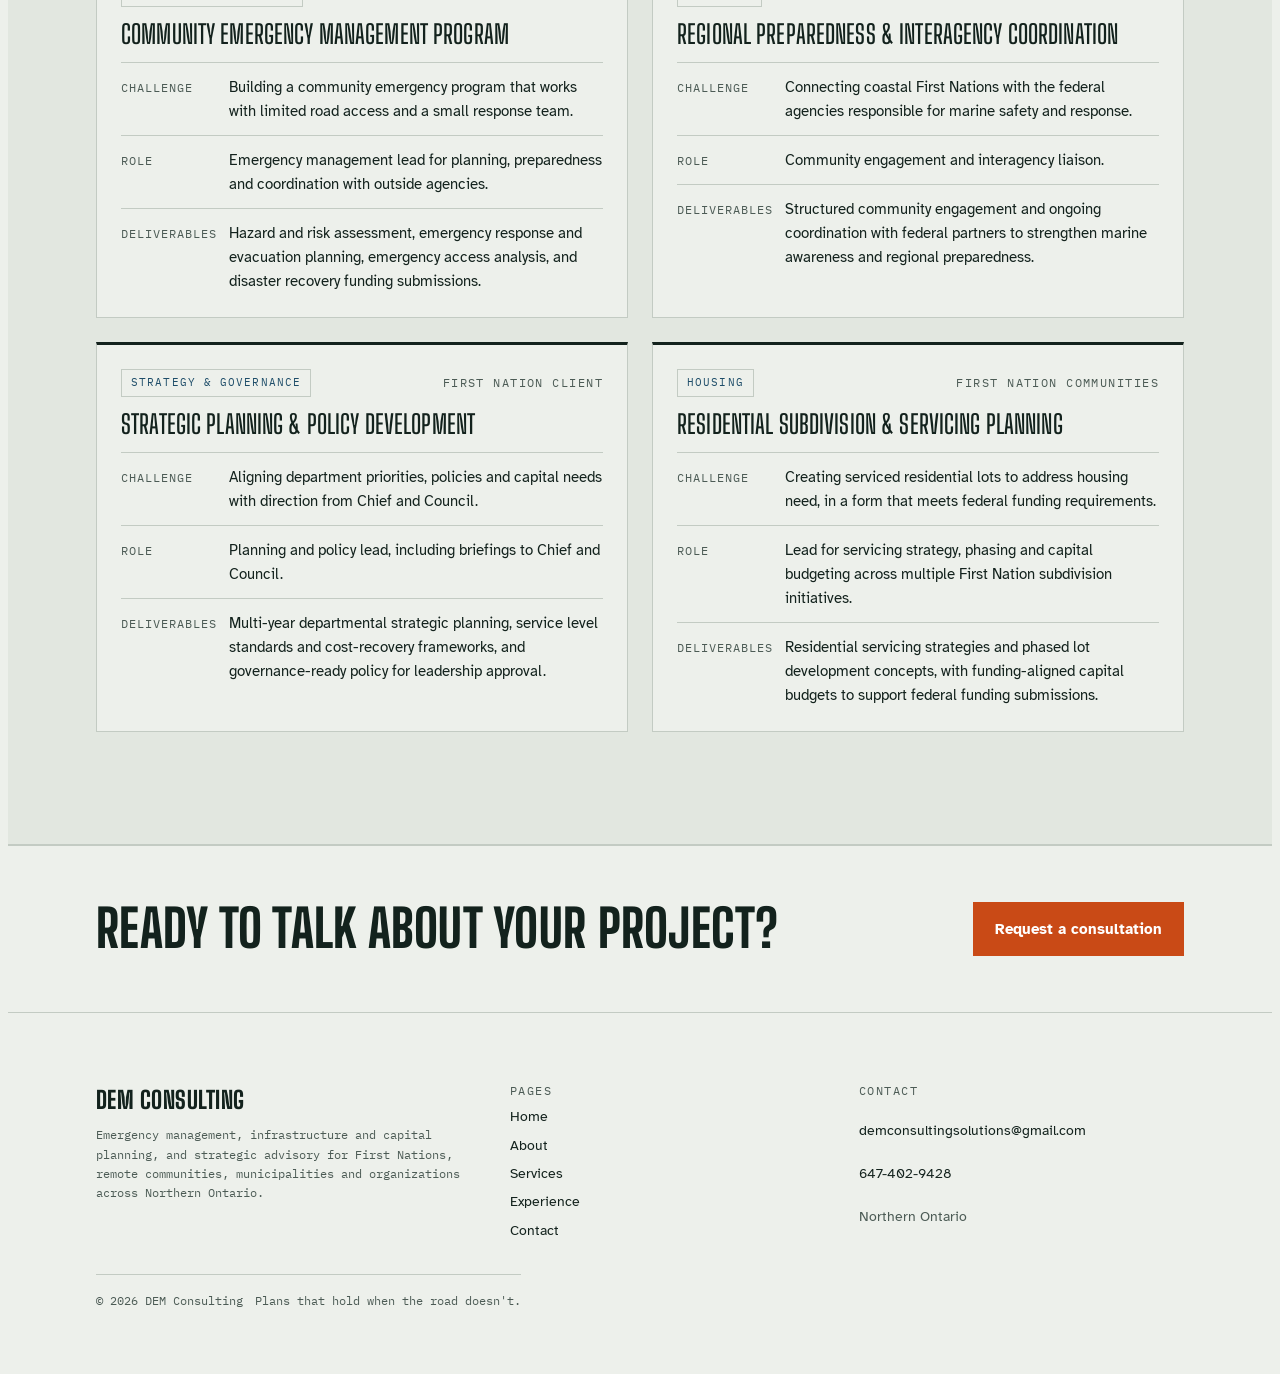
==== commit 267f4645: "Add files via upload" ====
--- a/experience.html
+++ b/experience.html
@@ -37,7 +37,7 @@
 
   <section class="cycle-band" aria-label="Case studies">
     <div class="wrap">
-      <div class="filters" role="group" aria-label="Filter by practice area"><button class="filter" type="button" data-filter="all" aria-pressed="true">All</button><button class="filter" type="button" data-filter="emergency" aria-pressed="false">Emergency management</button><button class="filter" type="button" data-filter="capital" aria-pressed="false">Capital &amp; pre-capital planning</button><button class="filter" type="button" data-filter="asset" aria-pressed="false">Asset management</button><button class="filter" type="button" data-filter="policy" aria-pressed="false">Policy &amp; governance</button><button class="filter" type="button" data-filter="housing" aria-pressed="false">Housing</button><span class="filter-count" id="filter-count" aria-live="polite">13 projects</span></div>
+      <div class="filters" role="group" aria-label="Filter by practice area"><button class="filter" type="button" data-filter="all" aria-pressed="true">All</button><button class="filter" type="button" data-filter="emergency" aria-pressed="false">Emergency management</button><button class="filter" type="button" data-filter="capital" aria-pressed="false">Capital &amp; pre-capital planning</button><button class="filter" type="button" data-filter="asset" aria-pressed="false">Asset management</button><button class="filter" type="button" data-filter="policy" aria-pressed="false">Policy &amp; governance</button><button class="filter" type="button" data-filter="housing" aria-pressed="false">Housing</button><span class="filter-count" id="filter-count" aria-live="polite">14 projects</span></div>
       <div class="cases" id="case-list">
         <article class="case" data-area="policy">
           <div class="case-top"><span class="chip accent">Policy &amp; governance</span><span class="eyebrow">Indigenous healing organization</span></div>
@@ -48,6 +48,15 @@
             <div><dt>Deliverables</dt><dd>A policy governance framework with audit, analysis and lifecycle tools applying an anti-oppression and decolonizing lens, and a complete policy suite covering operations, client services, human resources, privacy and compliance, and risk.</dd></div>
             <div><dt>Outcome</dt><dd>Full policy suite approved by the Board of Directors.</dd></div>
           </dl>
+        </article>
+        <article class="case" data-area="policy">
+          <div class="case-top"><span class="chip">Policy &amp; governance</span><span class="eyebrow">Tribal council</span></div>
+          <h3>Tribal services governance &amp; information management system</h3>
+          <dl>
+            <div><dt>Challenge</dt><dd>Giving a tribal council a consistent way to govern, deliver and report on services to its member First Nations, in line with federal reporting requirements.</dd></div>
+            <div><dt>Role</dt><dd>Consultant leading governance design, workflow mapping and information system development.</dd></div>
+            <div><dt>Deliverables</dt><dd>A tribal services governance framework, documented service workflows and visual decision tools, and a tribal services management information system with a digital intake process, built on OCAP principles for First Nations data sovereignty.</dd></div>
+            </dl>
         </article>
         <article class="case" data-area="emergency">
           <div class="case-top"><span class="chip">Emergency management</span><span class="eyebrow">Regional organization</span></div>
@@ -68,13 +77,13 @@
           </dl>
         </article>
         <article class="case" data-area="capital">
-          <div class="case-top"><span class="chip">Capital projects</span><span class="eyebrow">First Nation client</span></div>
-          <h3>Road &amp; bridge crossing feasibility</h3>
+          <div class="case-top"><span class="chip">Capital projects</span><span class="eyebrow">First Nation community</span></div>
+          <h3>Road &amp; bridge crossing design &amp; construction management</h3>
           <dl>
-            <div><dt>Challenge</dt><dd>Restoring reliable access across a creek crossing where the existing route faced structural, land and permitting constraints.</dd></div>
-            <div><dt>Role</dt><dd>Feasibility lead, responsible for options development, procurement of technical studies and the funding submission.</dd></div>
-            <div><dt>Deliverables</dt><dd>An options analysis comparing repair of the existing crossing, a new bypass road and crossing, and full replacement, with the technical study requirements for each.</dd></div>
-            <div><dt>Outcome</dt><dd>Project approval request submitted for federal funding review.</dd></div>
+            <div><dt>Challenge</dt><dd>Restoring safe, reliable access across a critical creek crossing with structural, land and regulatory constraints.</dd></div>
+            <div><dt>Role</dt><dd>Project lead and owner's representative from feasibility through design, procurement and funding approval, now managing construction.</dd></div>
+            <div><dt>Deliverables</dt><dd>Options assessment, engineering design and technical studies, regulatory and funding submissions, procurement, and construction management.</dd></div>
+            <div><dt>Outcome</dt><dd>Project approved and now in active construction.</dd></div>
             </dl>
         </article>
         <article class="case" data-area="capital">
